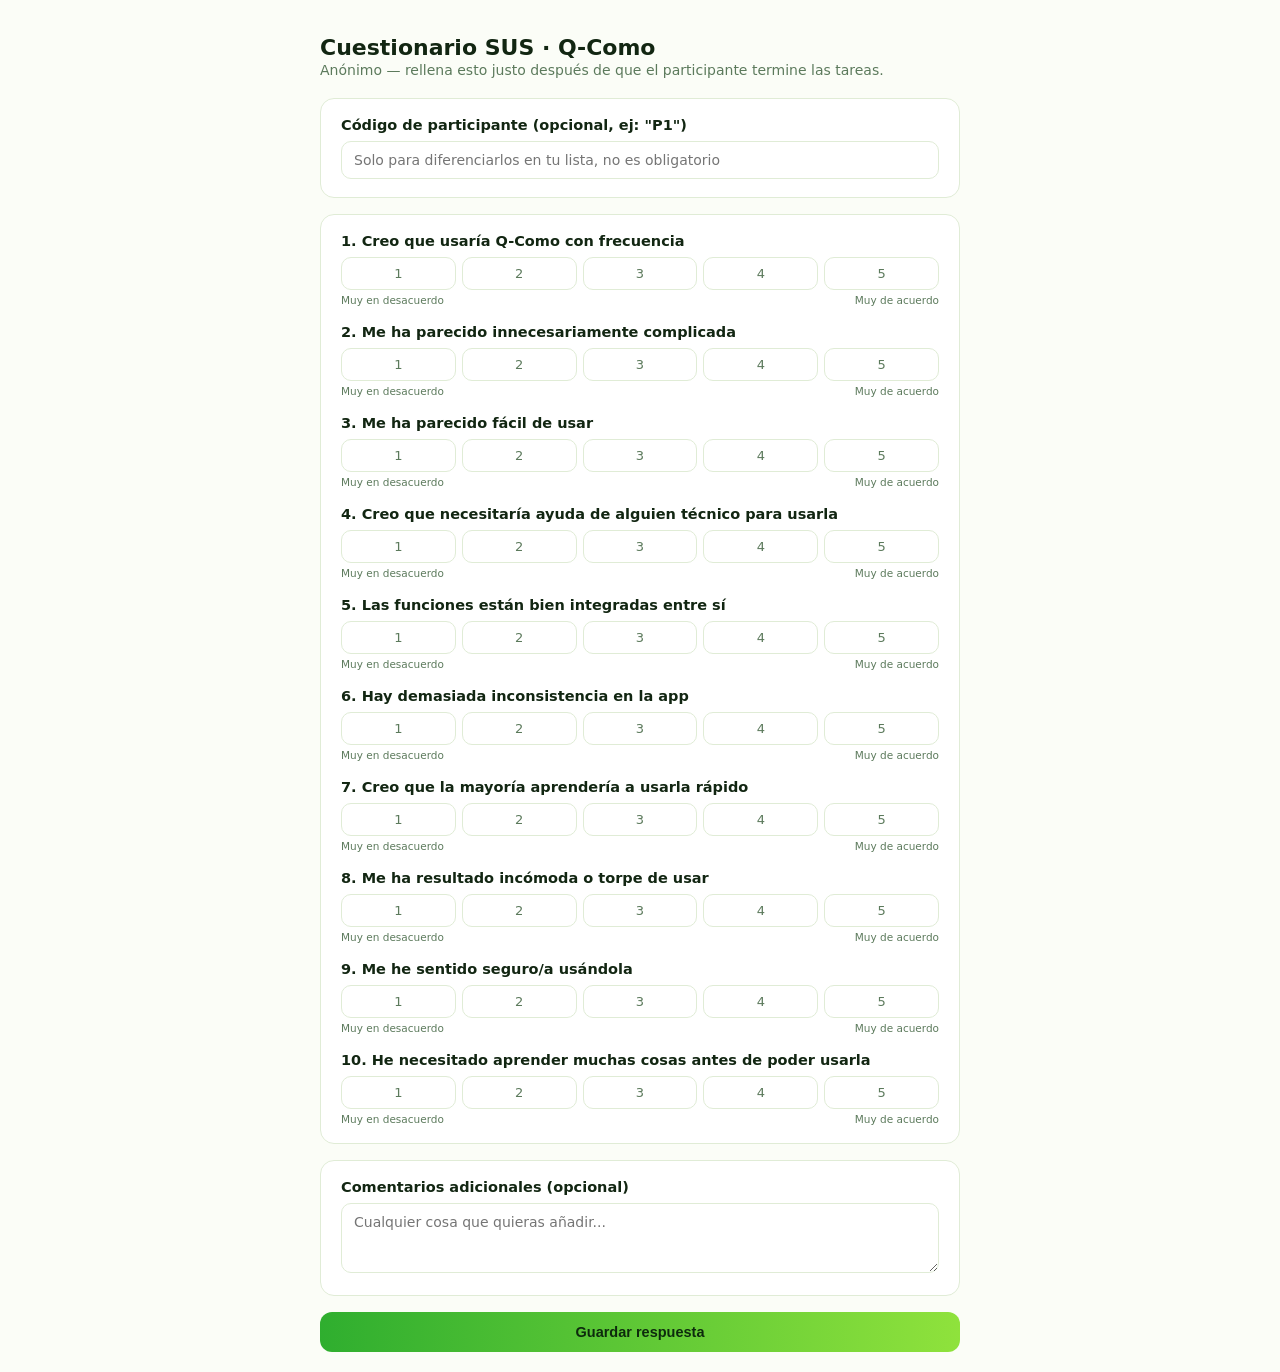
==== index.html @ cdf8304d "act2" ====
<!DOCTYPE html>
<html lang="es">
<head>
<meta charset="UTF-8">
<meta name="viewport" content="width=device-width, initial-scale=1.0">
<title>Q-Como · Cuestionario SUS</title>
<link rel="stylesheet" href="style.css">
</head>
<body>
<div class="wrap">
  <h1>Cuestionario SUS · Q-Como</h1>
  <div class="sub">Anónimo — rellena esto justo después de que el participante termine las tareas.</div>

  <div class="card">
    <div class="q">
      <p>Código de participante (opcional, ej: "P1")</p>
      <input type="text" id="pname" placeholder="Solo para diferenciarlos en tu lista, no es obligatorio">
    </div>
  </div>

  <form id="susForm">
    <div class="card" id="questions"></div>

    <div class="card">
      <div class="q">
        <p>Comentarios adicionales (opcional)</p>
        <textarea id="comments" rows="3" placeholder="Cualquier cosa que quieras añadir..."></textarea>
      </div>
    </div>

    <button type="submit" id="submitBtn">Guardar respuesta</button>
  </form>

  <div id="resultMsg"></div>

  <div class="card stats" id="statsCard" style="display:none;">
    <div class="sub" style="margin-bottom:6px;">Media de todas las respuestas</div>
    <div class="big" id="avgScore">–</div>
    <div class="n" id="countText"></div>
  </div>

  <div class="card history" id="historyCard" style="display:none;">
    <div class="sub" style="margin-bottom:8px;">Historial</div>
    <table>
      <thead><tr><th>Participante</th><th>SUS</th><th>Fecha</th></tr></thead>
      <tbody id="historyBody"></tbody>
    </table>
    <div class="btnrow">
      <button class="secondary" id="exportBtn" type="button">Exportar a CSV</button>
      <button class="secondary danger" id="clearBtn" type="button">Borrar historial</button>
    </div>
  </div>
</div>

<script src="script.js"></script>
</body>
</html>
---- style.css ----
:root{
  --green:#2fae2f;
  --forest:#1a5c1a;
  --lime:#8fe23c;
  --bg:#fbfdf7;
  --card:#ffffff;
  --text:#122612;
  --muted:#5c7a5c;
  --border:#e0ecd6;
  --danger:#e2503f;
}
*{ box-sizing:border-box; }
body{
  margin:0; padding:20px;
  font-family:'Segoe UI', system-ui, sans-serif;
  background:var(--bg);
  color:var(--text);
}
.wrap{ max-width:640px; margin:0 auto; }
h1{ font-size:22px; margin-bottom:2px; }
.sub{ color:var(--muted); font-size:14px; margin-bottom:20px; }
.card{
  background:var(--card);
  border:1px solid var(--border);
  border-radius:14px;
  padding:18px 20px;
  margin-bottom:16px;
}
.q{ margin-bottom:18px; }
.q:last-child{ margin-bottom:0; }
.q p{ font-weight:600; font-size:14.5px; margin:0 0 8px 0; }
.scale{ display:flex; justify-content:space-between; gap:6px; }
.scale label{
  flex:1; text-align:center; cursor:pointer;
  border:1px solid var(--border); border-radius:10px;
  padding:8px 0; font-size:13px; color:var(--muted);
  transition:.15s;
  user-select:none;
}
.scale input{ display:none; }
.scale input:checked + label{
  background:var(--green); color:#fff; border-color:var(--green);
  font-weight:700;
}
.scale-legend{ display:flex; justify-content:space-between; font-size:10.5px; color:var(--muted); margin-top:4px; }
input[type=text], textarea{
  width:100%; padding:10px 12px; border-radius:10px; border:1px solid var(--border);
  font-size:14px; font-family:inherit; resize:vertical;
}
button{
  background:linear-gradient(90deg, var(--green), var(--lime));
  color:#0d2a0d; border:none; border-radius:12px;
  padding:12px 20px; font-weight:700; font-size:14.5px;
  cursor:pointer; width:100%;
}
button.secondary{
  background:none; border:1px solid var(--border); color:var(--muted);
  flex:1;
}
button.danger{ color:var(--danger); border-color:#f3d3cc; }
.btnrow{ display:flex; gap:8px; margin-top:12px; }
button:disabled{ opacity:.5; cursor:not-allowed; }
.stats{ text-align:center; }
.stats .big{ font-size:40px; font-weight:800; color:var(--forest); }
.stats .n{ font-size:13px; color:var(--muted); }
.msg{ font-size:13px; text-align:center; padding:8px; border-radius:8px; margin-top:10px; }
.msg.ok{ background:#e9f7dc; color:var(--forest); }
.msg.err{ background:#fbe4de; color:var(--danger); }
.history table{ width:100%; border-collapse:collapse; font-size:13px; }
.history th, .history td{ text-align:left; padding:6px 4px; border-bottom:1px solid var(--border); }
.history th{ color:var(--muted); font-weight:600; }
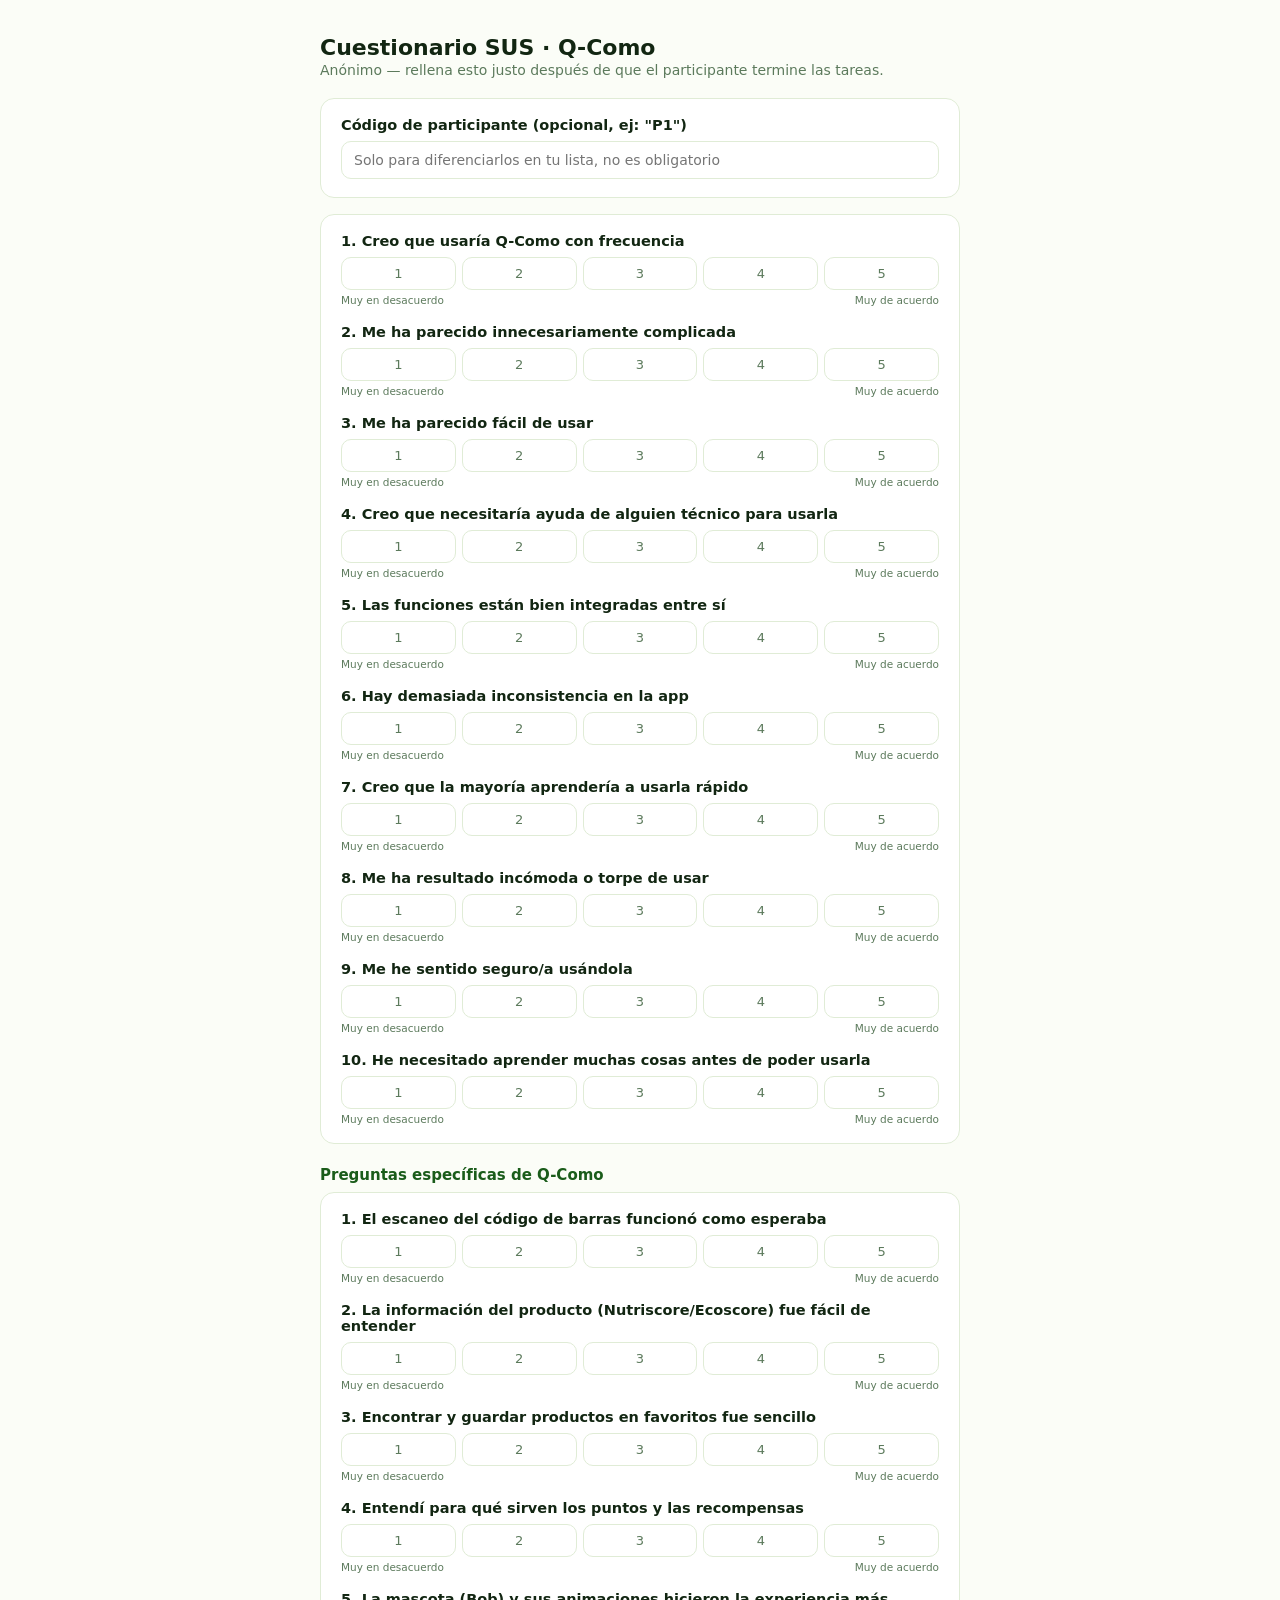
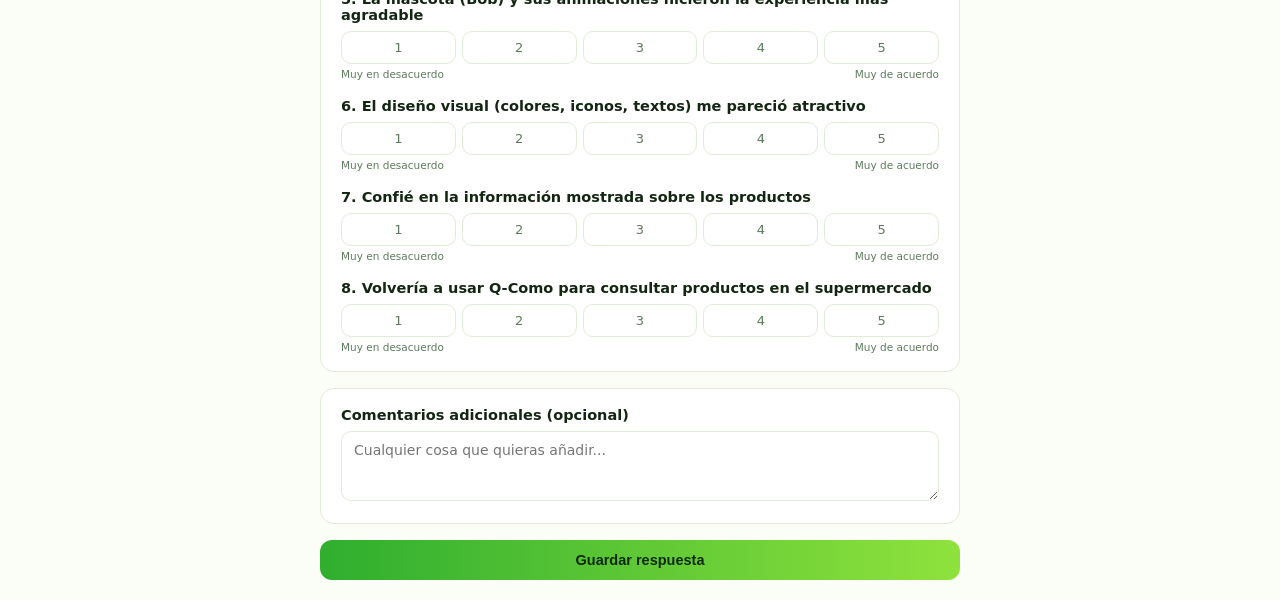
==== commit 59837585: "act4" ====
--- a/index.html
+++ b/index.html
@@ -21,6 +21,9 @@
   <form id="susForm">
     <div class="card" id="questions"></div>
 
+    <div class="sectionTitle">Preguntas específicas de Q-Como</div>
+    <div class="card" id="customQuestions"></div>
+
     <div class="card">
       <div class="q">
         <p>Comentarios adicionales (opcional)</p>
@@ -34,15 +37,17 @@
   <div id="resultMsg"></div>
 
   <div class="card stats" id="statsCard" style="display:none;">
-    <div class="sub" style="margin-bottom:6px;">Media de todas las respuestas</div>
+    <div class="sub" style="margin-bottom:6px;">Media SUS (0-100)</div>
     <div class="big" id="avgScore">–</div>
+    <div class="sub" style="margin:14px 0 6px;">Media preguntas Q-Como (1-5)</div>
+    <div class="big" id="avgCustom">–</div>
     <div class="n" id="countText"></div>
   </div>
 
   <div class="card history" id="historyCard" style="display:none;">
     <div class="sub" style="margin-bottom:8px;">Historial</div>
     <table>
-      <thead><tr><th>Participante</th><th>SUS</th><th>Fecha</th></tr></thead>
+      <thead><tr><th>Participante</th><th>SUS</th><th>Q-Como</th><th>Fecha</th></tr></thead>
       <tbody id="historyBody"></tbody>
     </table>
     <div class="btnrow">
--- a/style.css
+++ b/style.css
@@ -26,6 +26,7 @@
   padding:18px 20px;
   margin-bottom:16px;
 }
+.sectionTitle{ font-weight:700; font-size:15px; margin:22px 0 8px; color:var(--forest); }
 .q{ margin-bottom:18px; }
 .q:last-child{ margin-bottom:0; }
 .q p{ font-weight:600; font-size:14.5px; margin:0 0 8px 0; }
